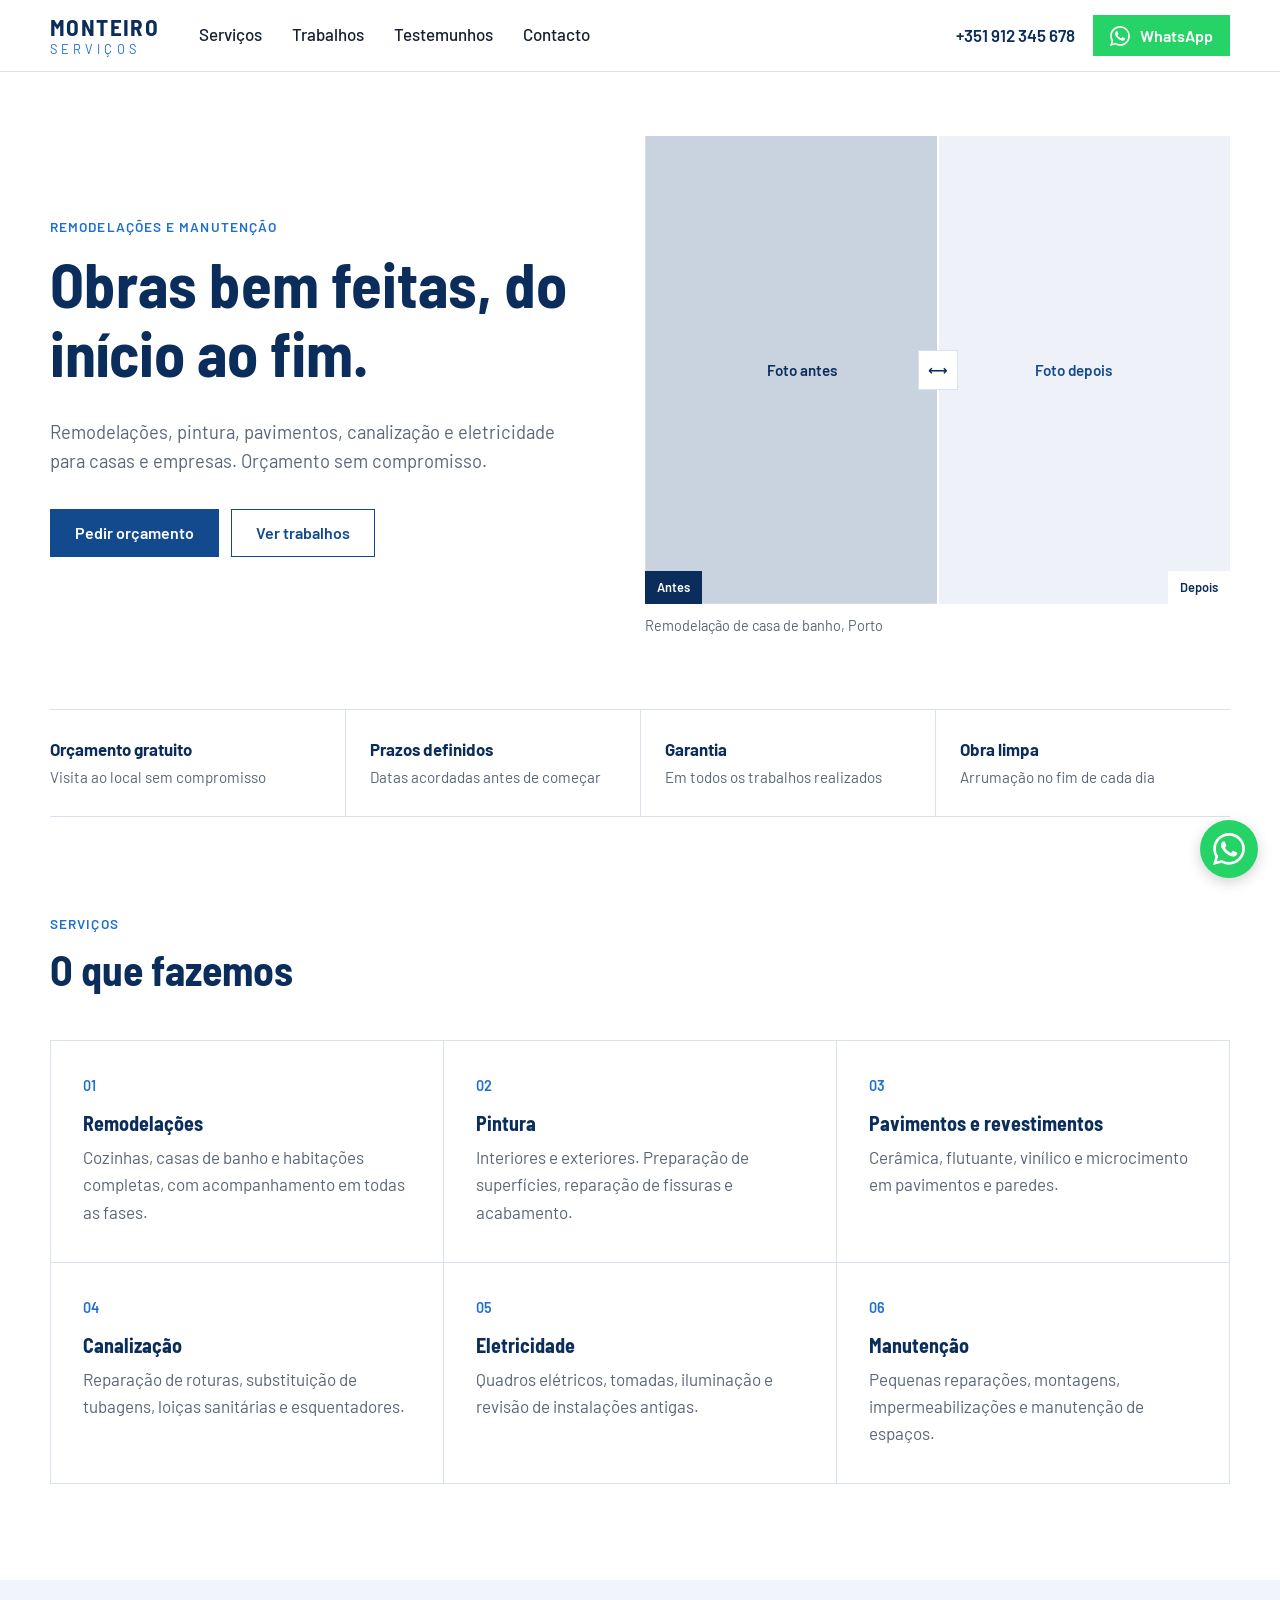
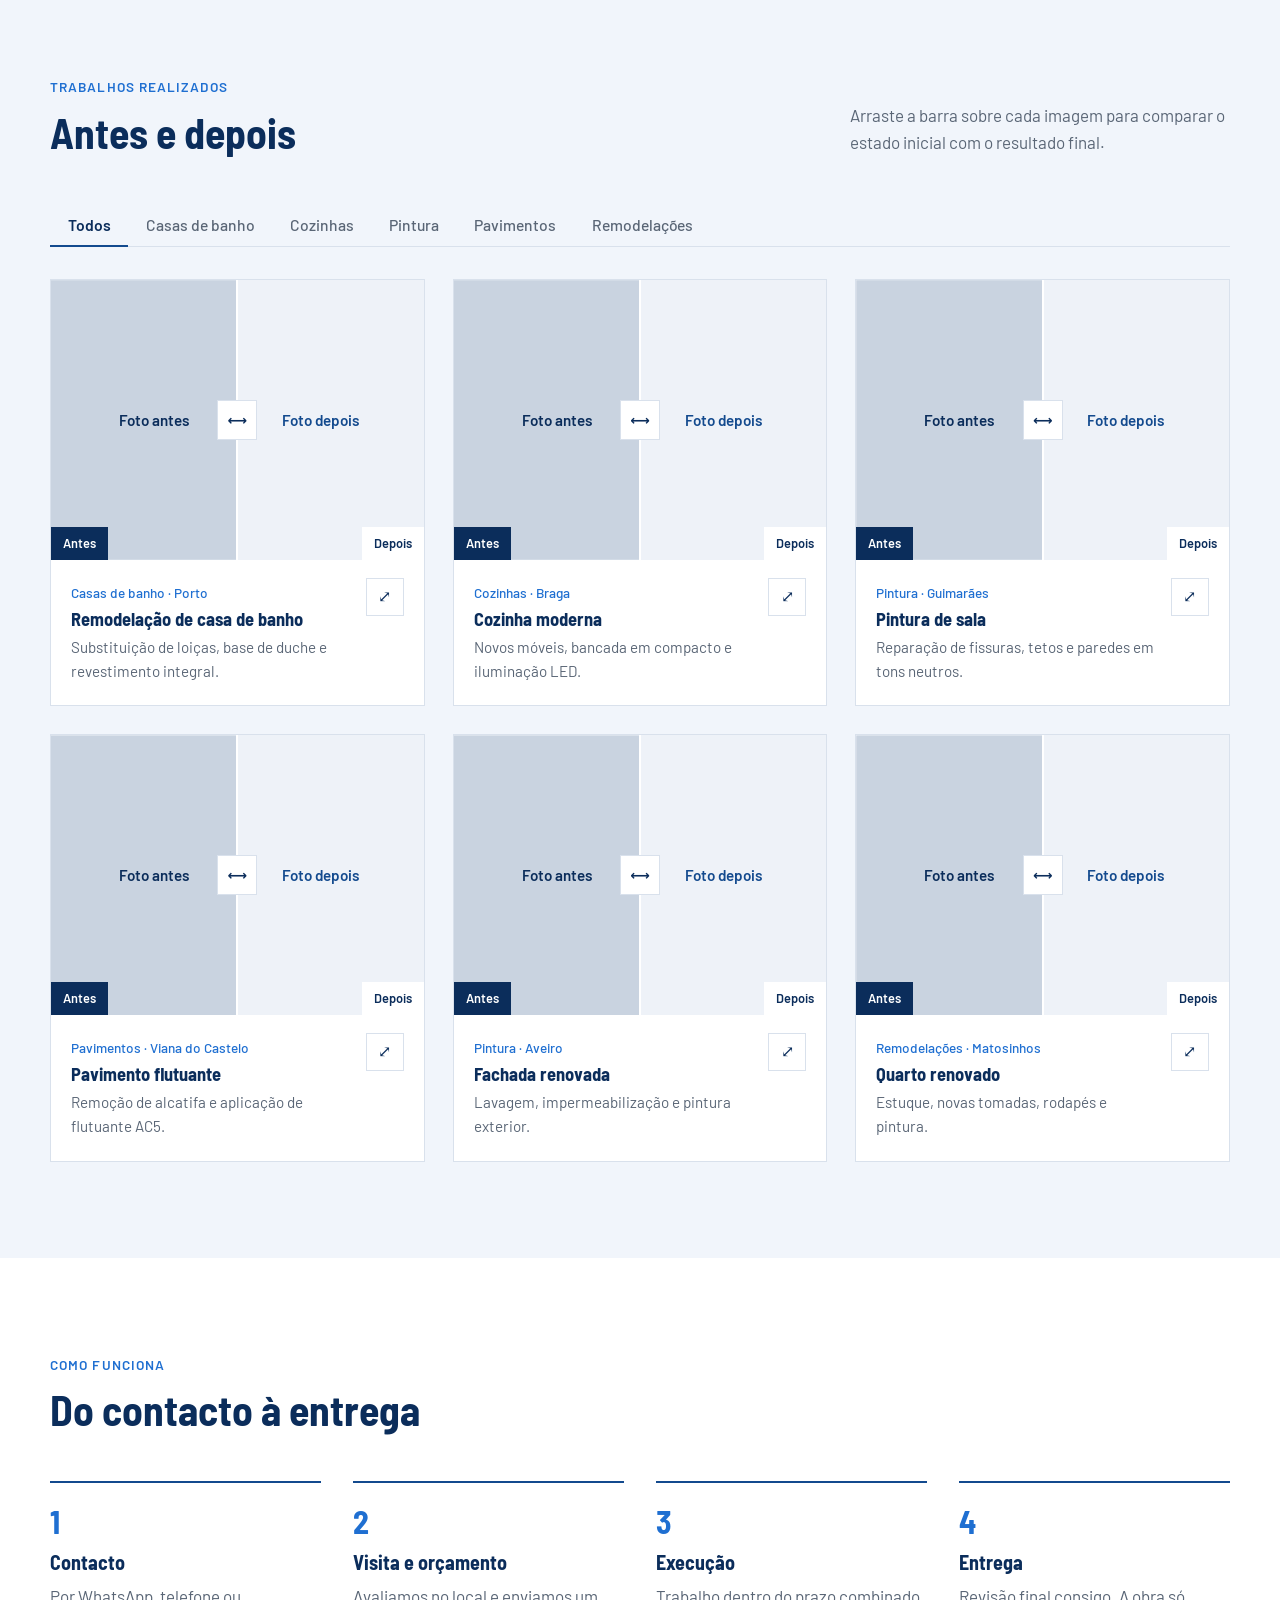
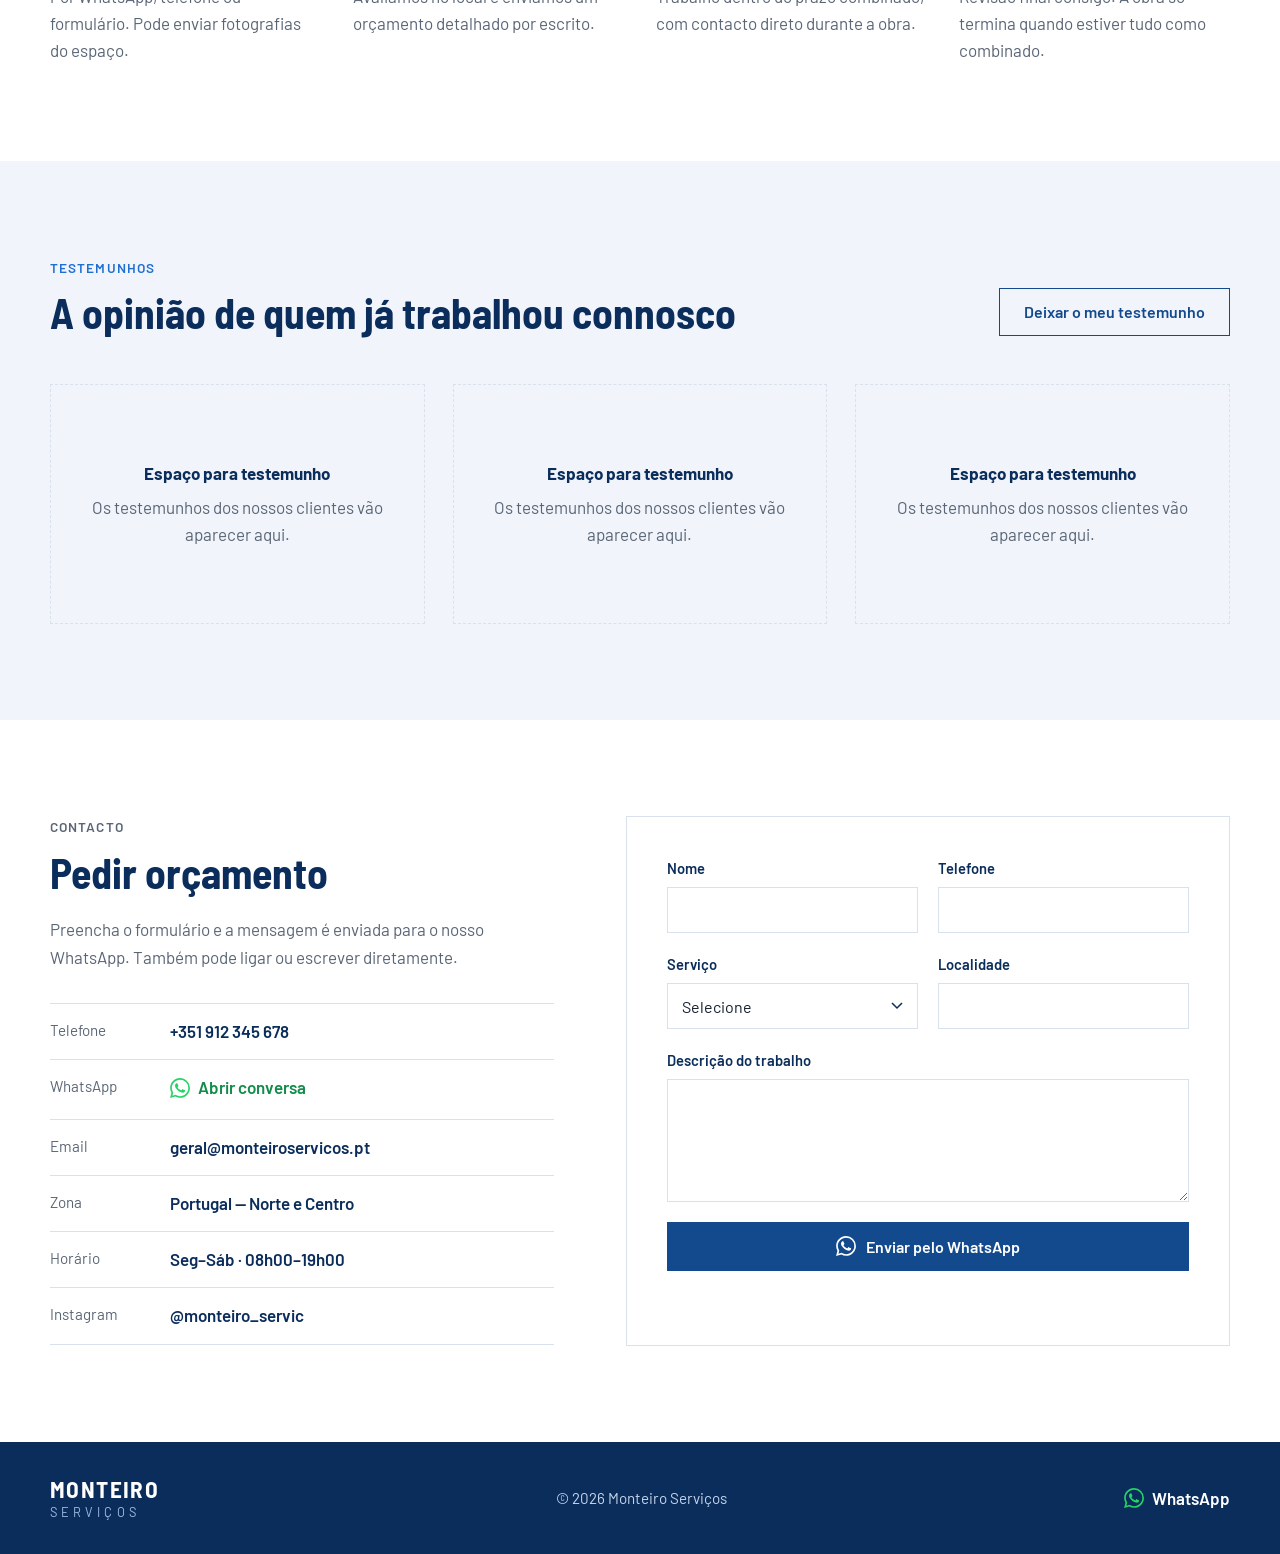
==== monteiro-servicos-V1.html @ a20026c9 "Versões V1 e V2 do site em ficheiros únicos para comparação Co-Authored-By: Claude Fable 5.2 <norepl" ====
<!doctype html>
<html lang="pt-PT">
<head>
  <meta charset="utf-8">
  <meta name="viewport" content="width=device-width, initial-scale=1">
  <title>V1 · Monteiro Serviços</title>
  <meta name="description" content="Monteiro Serviços: remodelações, pintura, pavimentos, canalização, eletricidade e manutenção. Veja trabalhos realizados e peça orçamento.">
  <meta property="og:title" content="Monteiro Serviços | Remodelações e Manutenção">
  <meta property="og:description" content="Trabalhos realizados, antes e depois. Peça orçamento sem compromisso.">
  <meta property="og:type" content="website">
  <meta name="theme-color" content="#0b2d5b">
  <link rel="preconnect" href="https://fonts.googleapis.com">
  <link rel="preconnect" href="https://fonts.gstatic.com" crossorigin>
  <link href="https://fonts.googleapis.com/css2?family=Barlow:wght@400;500;600;700&family=Barlow+Semi+Condensed:wght@600;700&display=swap" rel="stylesheet">
  <style>
/* Monteiro Serviços */
:root {
  --blue-900: #0b2d5b;
  --blue-700: #134a8e;
  --blue-500: #1f6fd1;
  --blue-50:  #f1f5fb;
  --ink: #14202f;
  --muted: #5a6676;
  --line: #d9e1ec;
  --white: #ffffff;
  --wa: #25d366;
  --header-h: 72px;
}

*, *::before, *::after { box-sizing: border-box; border-radius: 0; }
html { scroll-behavior: smooth; scroll-padding-top: var(--header-h); }
body {
  margin: 0; font-family: "Barlow", system-ui, sans-serif; font-size: 17px; line-height: 1.6;
  color: var(--ink); background: var(--white); -webkit-font-smoothing: antialiased;
}
body.no-scroll { overflow: hidden; }
img { max-width: 100%; display: block; }
a { color: inherit; text-decoration: none; }
h1, h2, h3 { font-family: "Barlow Semi Condensed", "Barlow", sans-serif; font-weight: 700; line-height: 1.1; margin: 0 0 .5em; color: var(--blue-900); }
h1 { font-size: clamp(2.4rem, 5vw, 3.9rem); }
h2 { font-size: clamp(1.9rem, 3.4vw, 2.6rem); }
h3 { font-size: 1.25rem; }
p { margin: 0 0 1em; }

.container { width: min(1180px, 100% - 32px); margin-inline: auto; }
.kicker { font-size: .85rem; font-weight: 600; letter-spacing: .08em; text-transform: uppercase; color: var(--blue-500); margin-bottom: .75rem; }
.lead { font-size: 1.15rem; color: var(--muted); max-width: 32em; }
.ico { width: 20px; height: 20px; fill: currentColor; flex: none; }

/* Botões */
.btn {
  display: inline-flex; align-items: center; justify-content: center; gap: .6rem;
  padding: .85rem 1.5rem; font: 600 1rem/1.2 "Barlow", sans-serif; border: 1.5px solid transparent;
  cursor: pointer; transition: background .2s, color .2s, border-color .2s;
}
.btn--primary { background: var(--blue-700); color: var(--white); }
.btn--primary:hover { background: var(--blue-900); }
.btn--line { border-color: var(--blue-700); color: var(--blue-700); background: transparent; }
.btn--line:hover { background: var(--blue-700); color: var(--white); }
.btn--wa { background: var(--wa); color: #fff; padding: .6rem 1rem; }
.btn--wa:hover { background: #1ebe5a; }
.btn--block { width: 100%; }

/* Cabeçalho */
.header {
  position: fixed; inset: 0 0 auto; z-index: 50; height: var(--header-h); background: var(--white);
  border-bottom: 1px solid var(--line); display: flex; align-items: center;
}
.header__inner { display: flex; align-items: center; gap: 40px; }
.logo { display: flex; flex-direction: column; line-height: 1; color: var(--blue-900); }
.logo__name { font: 700 1.45rem/1 "Barlow Semi Condensed", sans-serif; letter-spacing: .06em; }
.logo__sub { font-size: .8rem; letter-spacing: .32em; text-transform: uppercase; color: var(--blue-500); margin-top: 4px; }
.logo--light, .logo--light .logo__name { color: var(--white); }
.logo--light .logo__sub { color: #9fbbe3; }
.nav { display: flex; gap: 30px; font-weight: 500; margin-right: auto; }
.nav a { padding: 6px 0; border-bottom: 2px solid transparent; transition: border-color .2s, color .2s; }
.nav a:hover { color: var(--blue-700); border-color: var(--blue-700); }
.header__actions { display: flex; align-items: center; gap: 18px; }
.header__phone { font-weight: 600; color: var(--blue-900); }
.burger { display: none; width: 44px; height: 44px; background: none; border: 0; cursor: pointer; padding: 12px 10px; }
.burger span { display: block; height: 2px; background: var(--blue-900); margin: 6px 0; transition: transform .25s; }
.burger.is-open span:first-child { transform: translateY(4px) rotate(45deg); }
.burger.is-open span:last-child { transform: translateY(-4px) rotate(-45deg); }

/* Início */
.hero { padding: calc(var(--header-h) + 64px) 0 0; }
.hero__inner { display: grid; grid-template-columns: 1fr 1.1fr; gap: 64px; align-items: center; }
.hero__cta { display: flex; flex-wrap: wrap; gap: 12px; margin-top: 2rem; }
.hero__caption { font-size: .9rem; color: var(--muted); margin: 10px 0 0; }
.facts {
  list-style: none; padding: 0; margin: 72px 0 0; display: grid; grid-template-columns: repeat(4, 1fr);
  border-top: 1px solid var(--line); border-bottom: 1px solid var(--line);
}
.facts li { padding: 26px 24px; border-left: 1px solid var(--line); }
.facts li:first-child { border-left: 0; padding-left: 0; }
.facts strong { display: block; color: var(--blue-900); font-size: 1.05rem; }
.facts span { color: var(--muted); font-size: .95rem; }

/* Secções */
.section { padding: 96px 0; }
.section--tint { background: var(--blue-50); }
.section__head { margin-bottom: 48px; max-width: 720px; }
.section__head--split { max-width: none; display: flex; justify-content: space-between; align-items: flex-end; gap: 32px; }
.section__head--split > p { max-width: 380px; color: var(--muted); margin: 0; }
.section__head h2 { margin: 0; }

/* Serviços: grelha com linhas */
.services { display: grid; grid-template-columns: repeat(3, 1fr); border-top: 1px solid var(--line); border-left: 1px solid var(--line); }
.service { padding: 36px 32px; border-right: 1px solid var(--line); border-bottom: 1px solid var(--line); transition: background .2s; }
.service:hover { background: var(--blue-50); }
.service__n { display: block; font: 600 .9rem "Barlow", sans-serif; color: var(--blue-500); margin-bottom: 18px; }
.service p { color: var(--muted); margin: 0; }

/* Comparador antes/depois */
.ba {
  --pos: 50%; position: relative; aspect-ratio: 4 / 3; overflow: hidden; user-select: none;
  touch-action: pan-y; cursor: ew-resize; background: #dfe6ef;
}
.ba--hero { aspect-ratio: 5 / 4; }
.ba--lg { aspect-ratio: 16 / 10; width: min(1100px, 92vw); max-height: 74vh; }
.ba__img { position: absolute; inset: 0; }
.ba__img img { width: 100%; height: 100%; object-fit: cover; pointer-events: none; }
.ba__img--before { clip-path: inset(0 calc(100% - var(--pos)) 0 0); }
.ba__ph { display: none; }
.ba__img.is-missing img { display: none; }
.ba__img.is-missing .ba__ph {
  position: absolute; inset: 0; display: flex; flex-direction: column; align-items: center; justify-content: center; gap: 4px; text-align: center;
}
.ba__img--before.is-missing .ba__ph { background: #c9d3e0; color: var(--blue-900); padding: 20px 50% 20px 20px; }
.ba__img--after.is-missing .ba__ph { background: #eef2f8; color: var(--blue-700); padding: 20px 20px 20px 50%; }
.ba__ph span { font-weight: 600; font-size: .95rem; }
.ba__ph small { font-size: .75rem; opacity: .75; word-break: break-all; }
.ba__tag {
  position: absolute; bottom: 0; z-index: 3; padding: 6px 12px; font-size: .8rem; font-weight: 600;
  background: var(--blue-900); color: #fff; pointer-events: none;
}
.ba__tag--before { left: 0; }
.ba__tag--after { right: 0; background: var(--white); color: var(--blue-900); }
.ba__handle { position: absolute; top: 0; bottom: 0; left: var(--pos); width: 2px; margin-left: -1px; background: #fff; z-index: 4; outline: none; }
.ba__knob {
  position: absolute; top: 50%; left: 50%; transform: translate(-50%, -50%); width: 40px; height: 40px;
  background: var(--white); border: 1px solid var(--line); color: var(--blue-900);
  display: grid; place-items: center; font-size: .85rem; font-weight: 700;
}
.ba__handle:focus-visible .ba__knob { outline: 2px solid var(--blue-500); outline-offset: 2px; }

/* Filtros */
.filters { display: flex; flex-wrap: wrap; gap: 0; margin-bottom: 32px; border-bottom: 1px solid var(--line); }
.chip {
  font: 500 .98rem "Barlow", sans-serif; padding: .7rem 1.1rem; background: none; border: 0;
  border-bottom: 2px solid transparent; margin-bottom: -1px; color: var(--muted); cursor: pointer;
}
.chip:hover { color: var(--blue-900); }
.chip.is-active { color: var(--blue-900); border-bottom-color: var(--blue-700); font-weight: 600; }

/* Trabalhos */
.projects { display: grid; grid-template-columns: repeat(3, 1fr); gap: 28px; }
.project { background: var(--white); border: 1px solid var(--line); }
.project__body { display: flex; justify-content: space-between; align-items: flex-start; gap: 12px; padding: 18px 20px 22px; }
.project__cat { font-size: .85rem; color: var(--blue-500); font-weight: 500; }
.project h3 { margin: .25rem 0 .35rem; font-size: 1.15rem; }
.project p { color: var(--muted); font-size: .95rem; margin: 0; }
.project__open {
  flex: none; width: 38px; height: 38px; border: 1px solid var(--line); background: var(--white);
  color: var(--blue-900); font-size: 1rem; cursor: pointer; transition: all .2s;
}
.project__open:hover { background: var(--blue-700); color: #fff; border-color: var(--blue-700); }

/* Passos */
.steps { list-style: none; padding: 0; margin: 0; display: grid; grid-template-columns: repeat(4, 1fr); gap: 32px; }
.steps li { border-top: 2px solid var(--blue-700); padding-top: 22px; }
.steps span { font: 700 2rem/1 "Barlow Semi Condensed", sans-serif; color: var(--blue-500); display: block; margin-bottom: 14px; }
.steps p { color: var(--muted); margin: 0; }

/* Testemunhos */
.testimonials { display: grid; grid-template-columns: repeat(3, 1fr); gap: 28px; }
.testimonial { background: var(--white); border: 1px solid var(--line); padding: 32px; display: flex; flex-direction: column; }
.testimonial blockquote { margin: 0 0 28px; font-size: 1.05rem; color: var(--ink); flex: 1; }
.testimonial blockquote::before { content: "“"; display: block; font: 700 3rem/0.8 Georgia, serif; color: var(--blue-500); margin-bottom: 8px; }
.testimonial footer { display: flex; align-items: center; gap: 14px; border-top: 1px solid var(--line); padding-top: 18px; }
.testimonial__photo { width: 48px; height: 48px; object-fit: cover; flex: none; background: var(--blue-50); }
.testimonial__initial { width: 48px; height: 48px; flex: none; display: grid; place-items: center; background: var(--blue-900); color: #fff; font-weight: 600; }
.testimonial strong { display: block; color: var(--blue-900); }
.testimonial small { color: var(--muted); }
.testimonial--empty { border-style: dashed; align-items: center; justify-content: center; text-align: center; min-height: 240px; color: var(--muted); background: transparent; }
.testimonial--empty strong { color: var(--blue-900); margin-bottom: 6px; }

/* Contacto */
.contact { display: grid; grid-template-columns: 1fr 1.2fr; gap: 72px; align-items: start; }
.contact__info > p { color: var(--muted); }
.contact__list { margin: 32px 0 0; border-top: 1px solid var(--line); }
.contact__list div { display: grid; grid-template-columns: 120px 1fr; padding: 14px 0; border-bottom: 1px solid var(--line); }
.contact__list dt { color: var(--muted); font-size: .95rem; }
.contact__list dd { margin: 0; font-weight: 600; color: var(--blue-900); }
.contact__list a:hover { color: var(--blue-500); }
.wa-link { display: inline-flex; align-items: center; gap: 8px; color: #128c4a; }
.wa-link .ico { fill: var(--wa); }

.form { border: 1px solid var(--line); padding: 40px; background: var(--white); }
.form__row { display: grid; grid-template-columns: 1fr 1fr; gap: 20px; }
.form label { display: block; font-size: .92rem; font-weight: 600; color: var(--blue-900); margin-bottom: 20px; }
.form input, .form select, .form textarea {
  display: block; width: 100%; margin-top: 6px; padding: .8rem .9rem; font: 400 1rem "Barlow", sans-serif;
  color: var(--ink); background: var(--white); border: 1px solid var(--line); transition: border-color .2s;
  appearance: none; -webkit-appearance: none;
}
.form select { background: var(--white) url("data:image/svg+xml,%3Csvg xmlns='http://www.w3.org/2000/svg' width='12' height='8'%3E%3Cpath d='M1 1l5 5 5-5' fill='none' stroke='%230b2d5b' stroke-width='1.5'/%3E%3C/svg%3E") no-repeat right 14px center; }
.form textarea { resize: vertical; }
.form input:focus, .form select:focus, .form textarea:focus { outline: none; border-color: var(--blue-700); box-shadow: inset 0 0 0 1px var(--blue-700); }
.form .is-invalid { border-color: #c0392b; }
.form__note { margin: 14px 0 0; font-size: .92rem; min-height: 1.4em; }
.form__note.is-error { color: #c0392b; }
.form__note.is-ok { color: #1c7a43; }

/* Rodapé */
.footer { background: var(--blue-900); color: #c5d4ea; padding: 36px 0; }
.footer__inner { display: flex; align-items: center; justify-content: space-between; gap: 20px; flex-wrap: wrap; }
.footer p { margin: 0; font-size: .95rem; }
.footer__wa { display: inline-flex; align-items: center; gap: 8px; font-weight: 600; color: #fff; }
.footer__wa .ico { fill: var(--wa); }

/* WhatsApp flutuante */
.wa-fab {
  position: fixed; right: 22px; bottom: 22px; z-index: 40; width: 58px; height: 58px; border-radius: 50%;
  background: var(--wa); display: grid; place-items: center; box-shadow: 0 4px 14px rgba(0,0,0,.18); transition: transform .2s;
}
.wa-fab svg { width: 32px; height: 32px; fill: #fff; }
.wa-fab:hover { transform: scale(1.06); }

/* Lightbox */
.lightbox {
  position: fixed; inset: 0; z-index: 100; background: rgba(8, 22, 44, .95); display: flex; align-items: center; justify-content: center;
  gap: 16px; padding: 20px; opacity: 0; visibility: hidden; transition: opacity .25s, visibility .25s;
}
.lightbox.is-open { opacity: 1; visibility: visible; }
.lightbox__body { display: flex; flex-direction: column; align-items: center; }
.lightbox__caption { color: #fff; text-align: center; margin-top: 18px; max-width: 700px; }
.lightbox__caption strong { display: block; font-size: 1.2rem; }
.lightbox__caption span { color: #9fbbe3; font-size: .95rem; }
.lightbox__caption p { color: #c5d4ea; margin: .4rem 0 0; }
.lightbox__close, .lightbox__nav {
  background: transparent; color: #fff; border: 1px solid rgba(255,255,255,.35); cursor: pointer;
  width: 48px; height: 48px; font-size: 1.7rem; line-height: 1; display: grid; place-items: center; flex: none;
}
.lightbox__close:hover, .lightbox__nav:hover { background: #fff; color: var(--blue-900); }
.lightbox__close { position: absolute; top: 20px; right: 20px; }

/* Responsivo */
@media (max-width: 1024px) {
  .services, .projects, .testimonials { grid-template-columns: repeat(2, 1fr); }
  .header__phone { display: none; }
}
@media (max-width: 860px) {
  :root { --header-h: 64px; }
  .header__inner { gap: 16px; }
  .burger { display: block; }
  .nav {
    position: fixed; top: var(--header-h); left: 0; right: 0; bottom: 0; background: var(--white);
    flex-direction: column; gap: 0; padding: 12px 16px; font-size: 1.2rem; margin: 0;
    transform: translateX(100%); transition: transform .3s ease;
  }
  .nav a { padding: 18px 0; border-bottom: 1px solid var(--line); }
  .nav.is-open { transform: none; }
  .header__actions { margin-left: auto; }
  .hero { padding-top: calc(var(--header-h) + 36px); }
  .hero__inner, .contact { grid-template-columns: 1fr; gap: 40px; }
  .facts { grid-template-columns: 1fr 1fr; margin-top: 48px; }
  .facts li { padding: 20px 16px; }
  .facts li:nth-child(odd) { border-left: 0; padding-left: 0; }
  .facts li:nth-child(n+3) { border-top: 1px solid var(--line); }
  .steps { grid-template-columns: 1fr 1fr; }
  .section { padding: 72px 0; }
  .section__head--split { flex-direction: column; align-items: flex-start; }
  .lightbox__nav { position: absolute; bottom: 20px; }
  .lightbox__nav--prev { left: calc(50% - 58px); }
  .lightbox__nav--next { right: calc(50% - 58px); }
}
@media (max-width: 600px) {
  .services, .projects, .testimonials, .form__row, .steps { grid-template-columns: 1fr; }
  .form__row { gap: 0; }
  .form { padding: 24px 20px; }
  .btn--wa span { display: none; }
  .btn--wa { padding: .6rem; }
  .hero__cta .btn { flex: 1 1 auto; }
  .contact__list div { grid-template-columns: 100px 1fr; }
}
@media (prefers-reduced-motion: reduce) {
  *, *::before, *::after { transition: none !important; }
  html { scroll-behavior: auto; }
}
.project .ba__ph small, .ba--hero .ba__ph small { display: none; }

</style>
</head>
<body>

  <!-- Ícone WhatsApp reutilizável -->
  <svg width="0" height="0" style="position:absolute" aria-hidden="true">
    <symbol id="i-wa" viewBox="0 0 24 24"><path d="M17.472 14.382c-.297-.149-1.758-.867-2.03-.967-.273-.099-.471-.148-.67.15-.197.297-.767.966-.94 1.164-.173.199-.347.223-.644.075-.297-.15-1.255-.463-2.39-1.475-.883-.788-1.48-1.761-1.653-2.059-.173-.297-.018-.458.13-.606.134-.133.298-.347.446-.52.149-.174.198-.298.298-.497.099-.198.05-.371-.025-.52-.075-.149-.669-1.612-.916-2.207-.242-.579-.487-.5-.669-.51-.173-.008-.371-.01-.57-.01-.198 0-.52.074-.792.372-.272.297-1.04 1.016-1.04 2.479 0 1.462 1.065 2.875 1.213 3.074.149.198 2.096 3.2 5.077 4.487.709.306 1.262.489 1.694.625.712.227 1.36.195 1.871.118.571-.085 1.758-.719 2.006-1.413.248-.694.248-1.289.173-1.413-.074-.124-.272-.198-.57-.347m-5.421 7.403h-.004a9.87 9.87 0 0 1-5.031-1.378l-.361-.214-3.741.982.998-3.648-.235-.374a9.86 9.86 0 0 1-1.51-5.26c.001-5.45 4.436-9.884 9.888-9.884 2.64 0 5.122 1.03 6.988 2.898a9.825 9.825 0 0 1 2.893 6.994c-.003 5.45-4.437 9.884-9.885 9.884m8.413-18.297A11.815 11.815 0 0 0 12.05 0C5.495 0 .16 5.335.157 11.892c0 2.096.547 4.142 1.588 5.945L.057 24l6.305-1.654a11.882 11.882 0 0 0 5.683 1.448h.005c6.554 0 11.89-5.335 11.893-11.893a11.821 11.821 0 0 0-3.48-8.413Z"/></symbol>
  </svg>

  <header class="header" id="topo">
    <div class="container header__inner">
      <a href="#topo" class="logo" aria-label="Monteiro Serviços, início">
        <span class="logo__name">MONTEIRO</span>
        <span class="logo__sub">Serviços</span>
      </a>
      <nav class="nav" id="nav" aria-label="Navegação principal">
        <a href="#servicos">Serviços</a>
        <a href="#trabalhos">Trabalhos</a>
        <a href="#testemunhos">Testemunhos</a>
        <a href="#contacto">Contacto</a>
      </nav>
      <div class="header__actions">
        <a class="header__phone" data-phone href="#"></a>
        <a class="btn btn--wa" data-whatsapp href="#"><svg class="ico"><use href="#i-wa"/></svg><span>WhatsApp</span></a>
        <button class="burger" id="burger" aria-label="Abrir menu" aria-expanded="false" aria-controls="nav"><span></span><span></span></button>
      </div>
    </div>
  </header>

  <main>
    <!-- Início -->
    <section class="hero">
      <div class="container hero__inner">
        <div class="hero__text">
          <p class="kicker">Remodelações e manutenção</p>
          <h1>Obras bem feitas, do início ao fim.</h1>
          <p class="lead">Remodelações, pintura, pavimentos, canalização e eletricidade para casas e empresas. Orçamento sem compromisso.</p>
          <div class="hero__cta">
            <a href="#contacto" class="btn btn--primary">Pedir orçamento</a>
            <a href="#trabalhos" class="btn btn--line">Ver trabalhos</a>
          </div>
        </div>
        <div class="hero__visual">
          <div class="ba ba--hero" id="heroCompare"></div>
          <p class="hero__caption" id="heroCaption"></p>
        </div>
      </div>
      <div class="container">
        <ul class="facts">
          <li><strong>Orçamento gratuito</strong><span>Visita ao local sem compromisso</span></li>
          <li><strong>Prazos definidos</strong><span>Datas acordadas antes de começar</span></li>
          <li><strong>Garantia</strong><span>Em todos os trabalhos realizados</span></li>
          <li><strong>Obra limpa</strong><span>Arrumação no fim de cada dia</span></li>
        </ul>
      </div>
    </section>

    <!-- Serviços -->
    <section class="section" id="servicos">
      <div class="container">
        <header class="section__head">
          <p class="kicker">Serviços</p>
          <h2>O que fazemos</h2>
        </header>
        <div class="services">
          <article class="service"><span class="service__n">01</span><h3>Remodelações</h3><p>Cozinhas, casas de banho e habitações completas, com acompanhamento em todas as fases.</p></article>
          <article class="service"><span class="service__n">02</span><h3>Pintura</h3><p>Interiores e exteriores. Preparação de superfícies, reparação de fissuras e acabamento.</p></article>
          <article class="service"><span class="service__n">03</span><h3>Pavimentos e revestimentos</h3><p>Cerâmica, flutuante, vinílico e microcimento em pavimentos e paredes.</p></article>
          <article class="service"><span class="service__n">04</span><h3>Canalização</h3><p>Reparação de roturas, substituição de tubagens, loiças sanitárias e esquentadores.</p></article>
          <article class="service"><span class="service__n">05</span><h3>Eletricidade</h3><p>Quadros elétricos, tomadas, iluminação e revisão de instalações antigas.</p></article>
          <article class="service"><span class="service__n">06</span><h3>Manutenção</h3><p>Pequenas reparações, montagens, impermeabilizações e manutenção de espaços.</p></article>
        </div>
      </div>
    </section>

    <!-- Trabalhos: antes e depois -->
    <section class="section section--tint" id="trabalhos">
      <div class="container">
        <header class="section__head section__head--split">
          <div>
            <p class="kicker">Trabalhos realizados</p>
            <h2>Antes e depois</h2>
          </div>
          <p>Arraste a barra sobre cada imagem para comparar o estado inicial com o resultado final.</p>
        </header>
        <div class="filters" id="filters" role="tablist" aria-label="Filtrar trabalhos"></div>
        <div class="projects" id="projects"></div>
      </div>
    </section>

    <!-- Como funciona -->
    <section class="section" id="processo">
      <div class="container">
        <header class="section__head">
          <p class="kicker">Como funciona</p>
          <h2>Do contacto à entrega</h2>
        </header>
        <ol class="steps">
          <li><span>1</span><h3>Contacto</h3><p>Por WhatsApp, telefone ou formulário. Pode enviar fotografias do espaço.</p></li>
          <li><span>2</span><h3>Visita e orçamento</h3><p>Avaliamos no local e enviamos um orçamento detalhado por escrito.</p></li>
          <li><span>3</span><h3>Execução</h3><p>Trabalho dentro do prazo combinado, com contacto direto durante a obra.</p></li>
          <li><span>4</span><h3>Entrega</h3><p>Revisão final consigo. A obra só termina quando estiver tudo como combinado.</p></li>
        </ol>
      </div>
    </section>

    <!-- Testemunhos -->
    <section class="section section--tint" id="testemunhos">
      <div class="container">
        <header class="section__head section__head--split">
          <div>
            <p class="kicker">Testemunhos</p>
            <h2>A opinião de quem já trabalhou connosco</h2>
          </div>
          <a class="btn btn--line" data-whatsapp-review href="#">Deixar o meu testemunho</a>
        </header>
        <div class="testimonials" id="testimonials"></div>
      </div>
    </section>

    <!-- Contacto -->
    <section class="section" id="contacto">
      <div class="container contact">
        <div class="contact__info">
          <p class="kicker">Contacto</p>
          <h2>Pedir orçamento</h2>
          <p>Preencha o formulário e a mensagem é enviada para o nosso WhatsApp. Também pode ligar ou escrever diretamente.</p>
          <dl class="contact__list">
            <div><dt>Telefone</dt><dd><a data-phone href="#"></a></dd></div>
            <div><dt>WhatsApp</dt><dd><a data-whatsapp href="#" class="wa-link"><svg class="ico"><use href="#i-wa"/></svg>Abrir conversa</a></dd></div>
            <div><dt>Email</dt><dd><a data-email href="#"></a></dd></div>
            <div><dt>Zona</dt><dd data-area></dd></div>
            <div><dt>Horário</dt><dd data-hours></dd></div>
            <div><dt>Instagram</dt><dd><a data-instagram href="#" target="_blank" rel="noopener" data-instagram-handle></a></dd></div>
          </dl>
        </div>
        <form class="form" id="quoteForm" novalidate>
          <div class="form__row">
            <label>Nome<input name="nome" required autocomplete="name"></label>
            <label>Telefone<input name="telefone" required type="tel" autocomplete="tel"></label>
          </div>
          <div class="form__row">
            <label>Serviço
              <select name="servico" required>
                <option value="">Selecione</option>
                <option>Remodelação</option>
                <option>Cozinha</option>
                <option>Casa de banho</option>
                <option>Pintura</option>
                <option>Pavimentos / revestimentos</option>
                <option>Canalização</option>
                <option>Eletricidade</option>
                <option>Manutenção / reparação</option>
                <option>Outro</option>
              </select>
            </label>
            <label>Localidade<input name="local"></label>
          </div>
          <label>Descrição do trabalho<textarea name="mensagem" rows="5" required></textarea></label>
          <button class="btn btn--primary btn--block" type="submit"><svg class="ico"><use href="#i-wa"/></svg>Enviar pelo WhatsApp</button>
          <p class="form__note" id="formNote" role="status"></p>
        </form>
      </div>
    </section>
  </main>

  <footer class="footer">
    <div class="container footer__inner">
      <div class="logo logo--light"><span class="logo__name">MONTEIRO</span><span class="logo__sub">Serviços</span></div>
      <p>© <span id="year"></span> Monteiro Serviços</p>
      <a data-whatsapp href="#" class="footer__wa"><svg class="ico"><use href="#i-wa"/></svg>WhatsApp</a>
    </div>
  </footer>

  <!-- WhatsApp: acesso direto ao chat -->
  <a class="wa-fab" data-whatsapp href="#" aria-label="Abrir conversa no WhatsApp">
    <svg><use href="#i-wa"/></svg>
  </a>

  <div class="lightbox" id="lightbox" aria-hidden="true" role="dialog" aria-modal="true" aria-label="Trabalho em detalhe">
    <button class="lightbox__close" id="lightboxClose" aria-label="Fechar">×</button>
    <button class="lightbox__nav lightbox__nav--prev" id="lightboxPrev" aria-label="Anterior">‹</button>
    <div class="lightbox__body">
      <div class="ba ba--lg" id="lightboxCompare"></div>
      <div class="lightbox__caption" id="lightboxCaption"></div>
    </div>
    <button class="lightbox__nav lightbox__nav--next" id="lightboxNext" aria-label="Seguinte">›</button>
  </div>

  <script>
/* =====================================================================
   CONFIGURAÇÃO DO SITE — edite apenas este ficheiro para atualizar
   contactos, trabalhos (antes/depois) e opiniões de clientes.
   ===================================================================== */

window.SITE = {
  // ---- Contactos -----------------------------------------------------
  whatsapp: "351912345678",          // só números, com indicativo (351…); abre o chat diretamente
  mensagemWhatsapp: "Olá, gostaria de pedir um orçamento.",
  telefone: "+351 912 345 678",
  email: "geral@monteiroservicos.pt",
  zona: "Portugal — Norte e Centro",
  horario: "Seg–Sáb · 08h00–19h00",
  instagram: "monteiro_servic",

  // ---- Trabalhos: Antes & Depois --------------------------------------
  // Coloque as fotos em img/projetos/ e indique os nomes abaixo.
  // Use fotos tiradas do MESMO ângulo para o comparador ficar perfeito.
  // Categorias disponíveis: definidas automaticamente a partir daqui.
  projetos: [
    {
      titulo: "Remodelação de casa de banho",
      categoria: "Casas de banho",
      local: "Porto",
      antes: "img/projetos/wc-antes.jpg",
      depois: "img/projetos/wc-depois.jpg",
      descricao: "Substituição de loiças, base de duche e revestimento integral."
    },
    {
      titulo: "Cozinha moderna",
      categoria: "Cozinhas",
      local: "Braga",
      antes: "img/projetos/cozinha-antes.jpg",
      depois: "img/projetos/cozinha-depois.jpg",
      descricao: "Novos móveis, bancada em compacto e iluminação LED."
    },
    {
      titulo: "Pintura de sala",
      categoria: "Pintura",
      local: "Guimarães",
      antes: "img/projetos/sala-antes.jpg",
      depois: "img/projetos/sala-depois.jpg",
      descricao: "Reparação de fissuras, tetos e paredes em tons neutros."
    },
    {
      titulo: "Pavimento flutuante",
      categoria: "Pavimentos",
      local: "Viana do Castelo",
      antes: "img/projetos/chao-antes.jpg",
      depois: "img/projetos/chao-depois.jpg",
      descricao: "Remoção de alcatifa e aplicação de flutuante AC5."
    },
    {
      titulo: "Fachada renovada",
      categoria: "Pintura",
      local: "Aveiro",
      antes: "img/projetos/fachada-antes.jpg",
      depois: "img/projetos/fachada-depois.jpg",
      descricao: "Lavagem, impermeabilização e pintura exterior."
    },
    {
      titulo: "Quarto renovado",
      categoria: "Remodelações",
      local: "Matosinhos",
      antes: "img/projetos/quarto-antes.jpg",
      depois: "img/projetos/quarto-depois.jpg",
      descricao: "Estuque, novas tomadas, rodapés e pintura."
    }
  ],

  // ---- Testemunhos reais de clientes ---------------------------------
  // Adicione aqui os testemunhos à medida que os clientes os enviarem.
  // "foto" é opcional (coloque-a em img/clientes/). Sem foto aparece a inicial.
  // Enquanto a lista estiver vazia, o site mostra espaços reservados.
  //
  // Exemplo:
  // { nome: "Ana Ribeiro", local: "Porto", servico: "Casa de banho",
  //   texto: "Escreva aqui o testemunho exatamente como o cliente o enviou.",
  //   foto: "img/clientes/ana.jpg" },
  testemunhos: [
  ],

  // Número de espaços reservados a mostrar enquanto não houver testemunhos
  espacosTestemunhos: 3
};

</script>
  <script>
(() => {
  "use strict";
  const S = window.SITE || {};
  const $ = (s, el = document) => el.querySelector(s);
  const $$ = (s, el = document) => [...el.querySelectorAll(s)];
  const esc = (t = "") => String(t).replace(/[&<>"']/g, c => ({ "&": "&amp;", "<": "&lt;", ">": "&gt;", '"': "&quot;", "'": "&#39;" }[c]));

  /* ---------- Contactos ---------- */
  const waLink = (msg = S.mensagemWhatsapp || "Olá, gostaria de pedir um orçamento.") =>
    `https://wa.me/${S.whatsapp}?text=${encodeURIComponent(msg)}`;

  $$("[data-whatsapp]").forEach(a => { a.href = waLink(); a.target = "_blank"; a.rel = "noopener"; });
  $$("[data-whatsapp-review]").forEach(a => { a.href = waLink("Olá, gostaria de deixar o meu testemunho sobre o trabalho realizado:"); a.target = "_blank"; a.rel = "noopener"; });
  $$("[data-phone]").forEach(a => { a.textContent = S.telefone; a.href = "tel:" + (S.telefone || "").replace(/\s/g, ""); });
  $$("[data-email]").forEach(a => { a.textContent = S.email; a.href = "mailto:" + S.email; });
  $$("[data-area]").forEach(el => el.textContent = S.zona);
  $$("[data-hours]").forEach(el => el.textContent = S.horario);
  $$("[data-instagram]").forEach(a => a.href = "https://www.instagram.com/" + S.instagram);
  $$("[data-instagram-handle]").forEach(el => el.textContent = "@" + S.instagram);
  $("#year").textContent = new Date().getFullYear();

  /* ---------- Cabeçalho / menu ---------- */
  const burger = $("#burger"), nav = $("#nav");
  const toggleNav = open => {
    nav.classList.toggle("is-open", open);
    burger.classList.toggle("is-open", open);
    burger.setAttribute("aria-expanded", open);
    document.body.classList.toggle("no-scroll", open);
  };
  burger.addEventListener("click", () => toggleNav(!nav.classList.contains("is-open")));
  $$("a", nav).forEach(a => a.addEventListener("click", () => toggleNav(false)));

  /* ---------- Comparador Antes/Depois ---------- */
  function buildCompare(container, p, { interactive = true } = {}) {
    container.innerHTML = `
      <div class="ba__img ba__img--after">
        <img src="${esc(p.depois)}" alt="${esc(p.titulo)} — depois" loading="lazy" draggable="false">
        <div class="ba__ph"><span>Foto depois</span><small>${esc(p.depois)}</small></div>
      </div>
      <div class="ba__img ba__img--before">
        <img src="${esc(p.antes)}" alt="${esc(p.titulo)} — antes" loading="lazy" draggable="false">
        <div class="ba__ph"><span>Foto antes</span><small>${esc(p.antes)}</small></div>
      </div>
      <span class="ba__tag ba__tag--before">Antes</span>
      <span class="ba__tag ba__tag--after">Depois</span>
      <div class="ba__handle" role="slider" tabindex="0" aria-label="Comparar antes e depois" aria-valuemin="0" aria-valuemax="100" aria-valuenow="50">
        <span class="ba__knob">⟷</span>
      </div>`;
    $$("img", container).forEach(img => {
      const mark = () => img.parentElement.classList.add("is-missing");
      img.addEventListener("error", mark);
      if (img.complete && !img.naturalWidth) mark();
    });

    const handle = $(".ba__handle", container);
    const set = pct => {
      pct = Math.max(0, Math.min(100, pct));
      container.style.setProperty("--pos", pct + "%");
      handle.setAttribute("aria-valuenow", Math.round(pct));
    };
    set(50);
    if (!interactive) return set;

    let dragging = false;
    const fromEvent = e => {
      const r = container.getBoundingClientRect();
      set(((e.clientX - r.left) / r.width) * 100);
    };
    container.addEventListener("pointerdown", e => {
      dragging = true; container.setPointerCapture(e.pointerId); fromEvent(e);
      container.classList.add("is-dragging");
      e.stopPropagation();
    });
    container.addEventListener("pointermove", e => dragging && fromEvent(e));
    const stop = () => { dragging = false; container.classList.remove("is-dragging"); };
    container.addEventListener("pointerup", stop);
    container.addEventListener("pointercancel", stop);
    handle.addEventListener("keydown", e => {
      const cur = parseFloat(handle.getAttribute("aria-valuenow"));
      if (e.key === "ArrowLeft") { set(cur - 5); e.preventDefault(); }
      if (e.key === "ArrowRight") { set(cur + 5); e.preventDefault(); }
    });
    return set;
  }

  const projetos = S.projetos || [];

  /* Início: primeiro trabalho em destaque */
  const hero = $("#heroCompare");
  if (hero && projetos[0]) {
    buildCompare(hero, projetos[0]);
    $("#heroCaption").textContent = projetos[0].titulo + (projetos[0].local ? ", " + projetos[0].local : "");
  }

  /* ---------- Portefólio + filtros ---------- */
  const grid = $("#projects"), filters = $("#filters");
  const cats = ["Todos", ...new Set(projetos.map(p => p.categoria).filter(Boolean))];
  filters.innerHTML = cats.map((c, i) =>
    `<button class="chip${i === 0 ? " is-active" : ""}" role="tab" aria-selected="${i === 0}" data-cat="${esc(c)}">${esc(c)}</button>`).join("");

  let visible = projetos.map((_, i) => i);

  function renderProjects(cat = "Todos") {
    visible = projetos.map((p, i) => ({ p, i })).filter(({ p }) => cat === "Todos" || p.categoria === cat).map(x => x.i);
    grid.innerHTML = "";
    visible.forEach((idx, n) => {
      const p = projetos[idx];
      const card = document.createElement("article");
      card.className = "project";
      card.innerHTML = `
        <div class="ba"></div>
        <div class="project__body">
          <div>
            <span class="project__cat">${esc(p.categoria)}${p.local ? " · " + esc(p.local) : ""}</span>
            <h3>${esc(p.titulo)}</h3>
            ${p.descricao ? `<p>${esc(p.descricao)}</p>` : ""}
          </div>
          <button class="project__open" aria-label="Ver em ecrã inteiro: ${esc(p.titulo)}">⤢</button>
        </div>`;
      buildCompare($(".ba", card), p);
      $(".project__open", card).addEventListener("click", () => openLightbox(n));
      grid.appendChild(card);
    });
  }
  filters.addEventListener("click", e => {
    const b = e.target.closest(".chip"); if (!b) return;
    $$(".chip", filters).forEach(c => { c.classList.toggle("is-active", c === b); c.setAttribute("aria-selected", c === b); });
    renderProjects(b.dataset.cat);
  });
  renderProjects();

  /* ---------- Lightbox ---------- */
  const lb = $("#lightbox"), lbCompare = $("#lightboxCompare"), lbCap = $("#lightboxCaption");
  let lbPos = 0, lastFocus = null;
  function showLb(n) {
    lbPos = (n + visible.length) % visible.length;
    const p = projetos[visible[lbPos]];
    buildCompare(lbCompare, p);
    lbCap.innerHTML = `<strong>${esc(p.titulo)}</strong><span>${esc(p.categoria)}${p.local ? " · " + esc(p.local) : ""}</span>${p.descricao ? `<p>${esc(p.descricao)}</p>` : ""}`;
  }
  function openLightbox(n) {
    lastFocus = document.activeElement;
    showLb(n);
    lb.classList.add("is-open"); lb.setAttribute("aria-hidden", "false");
    document.body.classList.add("no-scroll");
    $("#lightboxClose").focus();
  }
  function closeLightbox() {
    lb.classList.remove("is-open"); lb.setAttribute("aria-hidden", "true");
    document.body.classList.remove("no-scroll");
    lastFocus?.focus();
  }
  $("#lightboxClose").addEventListener("click", closeLightbox);
  $("#lightboxPrev").addEventListener("click", () => showLb(lbPos - 1));
  $("#lightboxNext").addEventListener("click", () => showLb(lbPos + 1));
  lb.addEventListener("click", e => { if (e.target === lb) closeLightbox(); });
  addEventListener("keydown", e => {
    if (!lb.classList.contains("is-open")) return;
    if (e.key === "Escape") closeLightbox();
    if (e.key === "PageUp") showLb(lbPos - 1);
    if (e.key === "PageDown") showLb(lbPos + 1);
  });

  /* ---------- Testemunhos ---------- */
  const tWrap = $("#testimonials");
  const tList = (S.testemunhos || []).filter(t => t && t.texto);
  if (tList.length) {
    tWrap.innerHTML = tList.map(t => `
      <figure class="testimonial">
        <blockquote>${esc(t.texto)}</blockquote>
        <footer>
          ${t.foto ? `<img class="testimonial__photo" src="${esc(t.foto)}" alt="${esc(t.nome)}" loading="lazy">` : `<span class="testimonial__initial">${esc((t.nome || "?").charAt(0))}</span>`}
          <span><strong>${esc(t.nome)}</strong><small>${[t.servico, t.local].filter(Boolean).map(esc).join(" · ")}</small></span>
        </footer>
      </figure>`).join("");
  } else {
    tWrap.innerHTML = Array.from({ length: S.espacosTestemunhos || 3 }, () => `
      <div class="testimonial testimonial--empty">
        <strong>Espaço para testemunho</strong>
        <span>Os testemunhos dos nossos clientes vão aparecer aqui.</span>
      </div>`).join("");
  }

  /* ---------- Formulário -> WhatsApp ---------- */
  const form = $("#quoteForm"), note = $("#formNote");
  form.addEventListener("submit", e => {
    e.preventDefault();
    const bad = $$("[required]", form).filter(f => !f.value.trim());
    $$("[required]", form).forEach(f => f.classList.toggle("is-invalid", bad.includes(f)));
    if (bad.length) { note.textContent = "Por favor preencha os campos assinalados."; note.className = "form__note is-error"; bad[0].focus(); return; }
    const d = Object.fromEntries(new FormData(form));
    const msg = `Olá, gostaria de pedir um orçamento.\n\n• Nome: ${d.nome}\n• Telefone: ${d.telefone}\n• Serviço: ${d.servico}${d.local ? `\n• Localidade: ${d.local}` : ""}\n\n${d.mensagem}`;
    window.open(waLink(msg), "_blank", "noopener");
    note.textContent = "A abrir o WhatsApp com o seu pedido.";
    note.className = "form__note is-ok";
    form.reset();
  });

})();

</script>
</body>
</html>
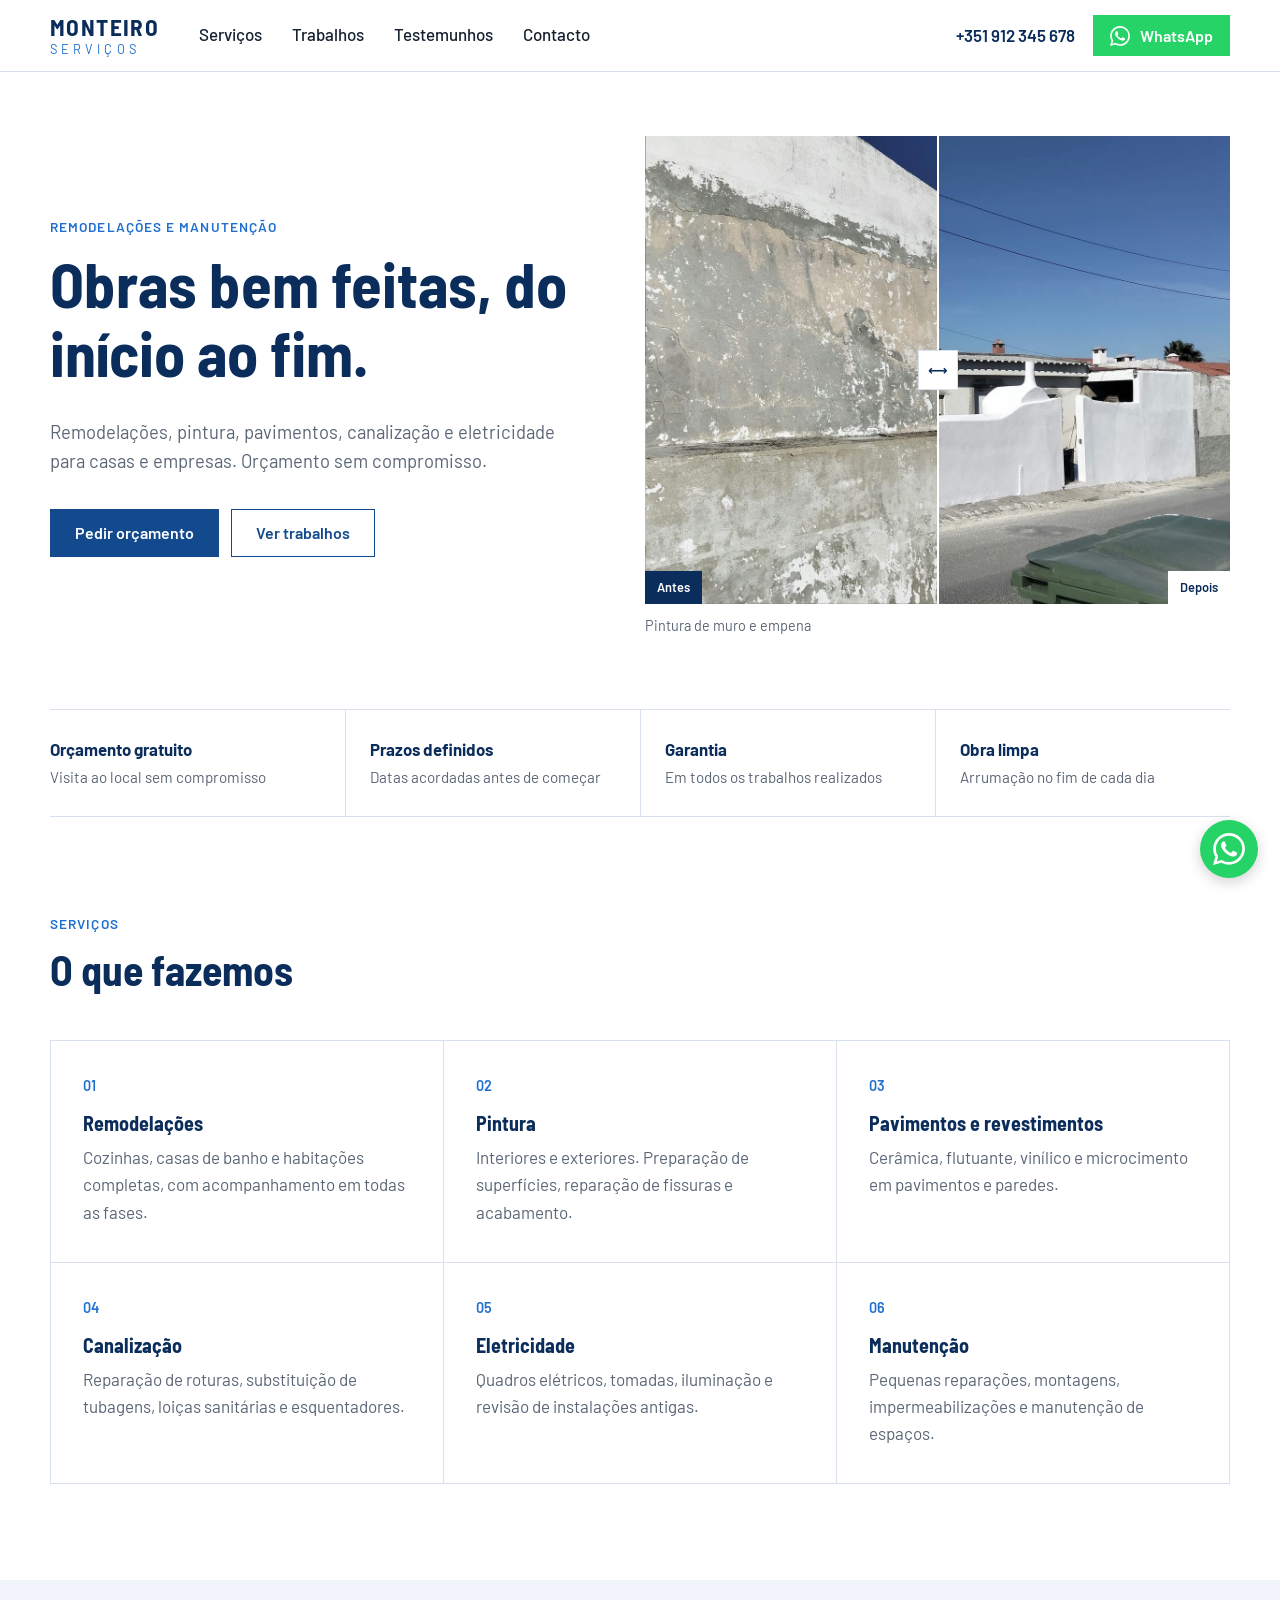
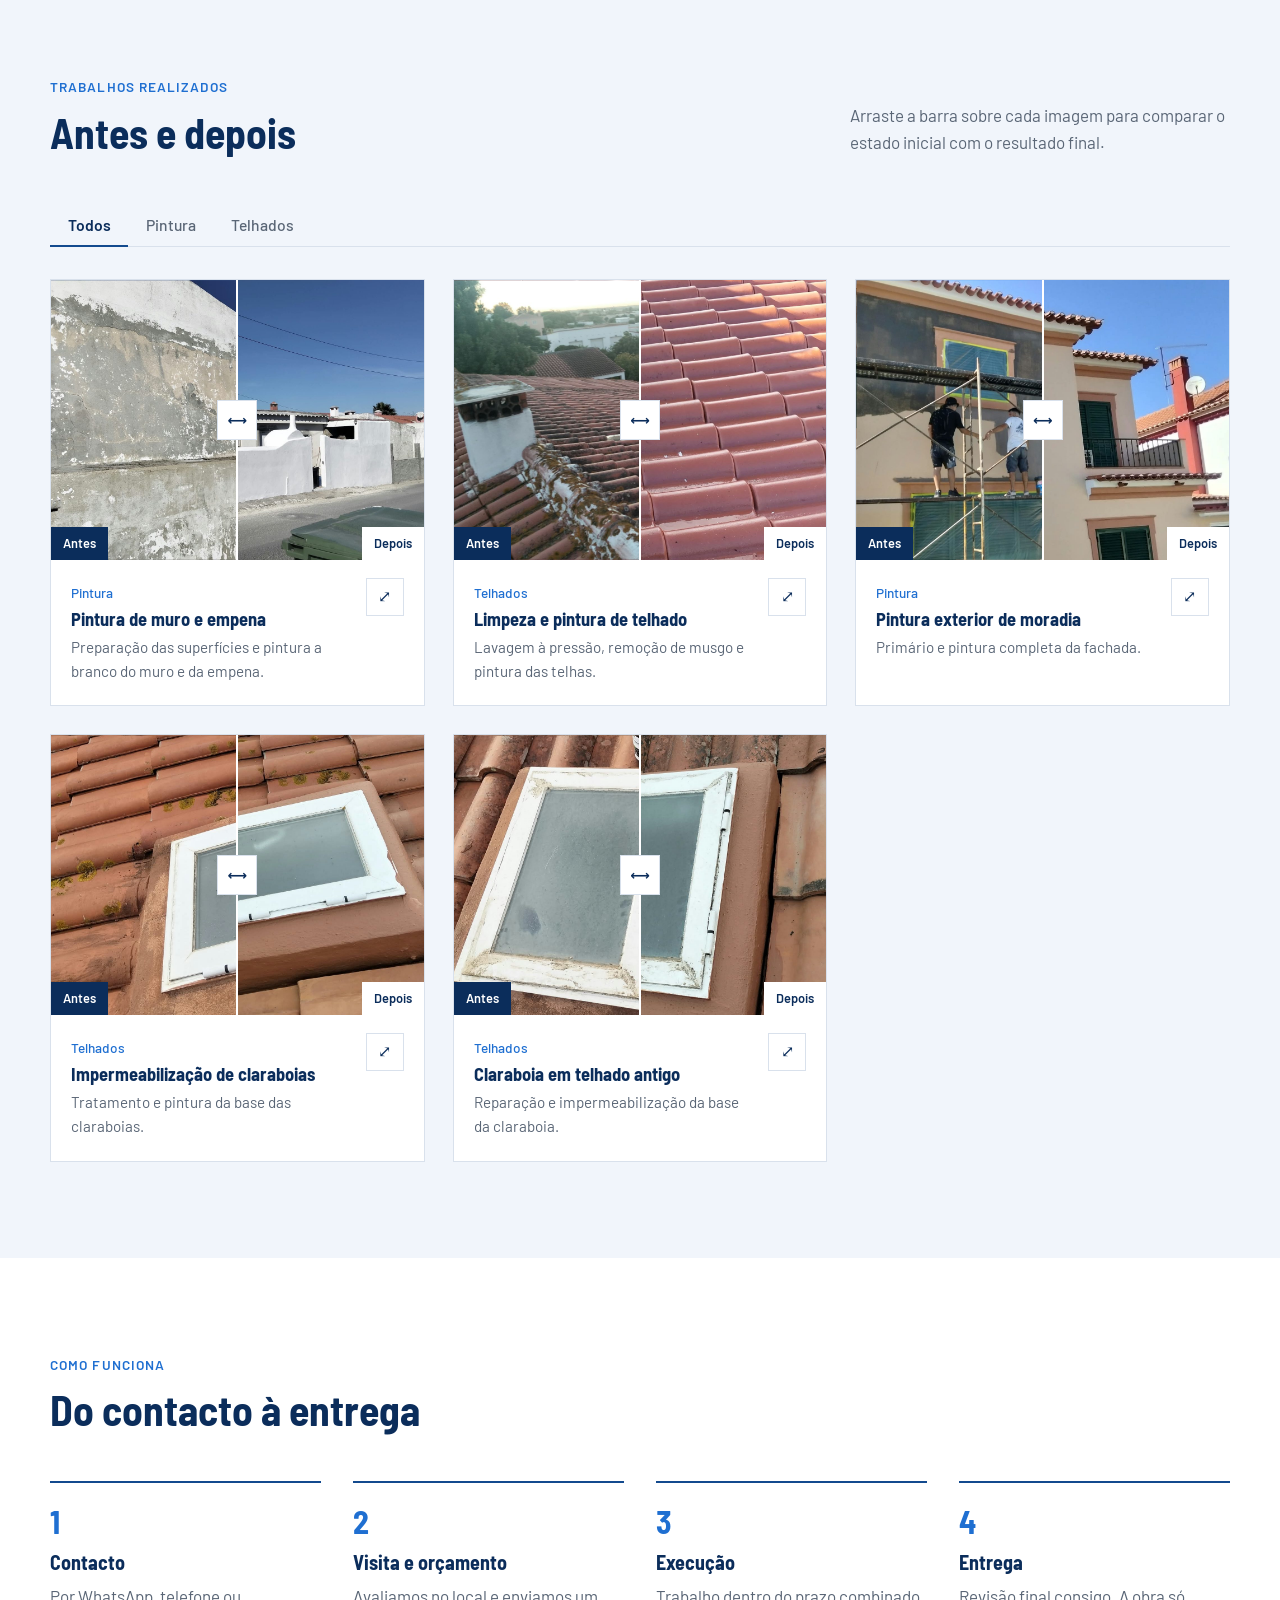
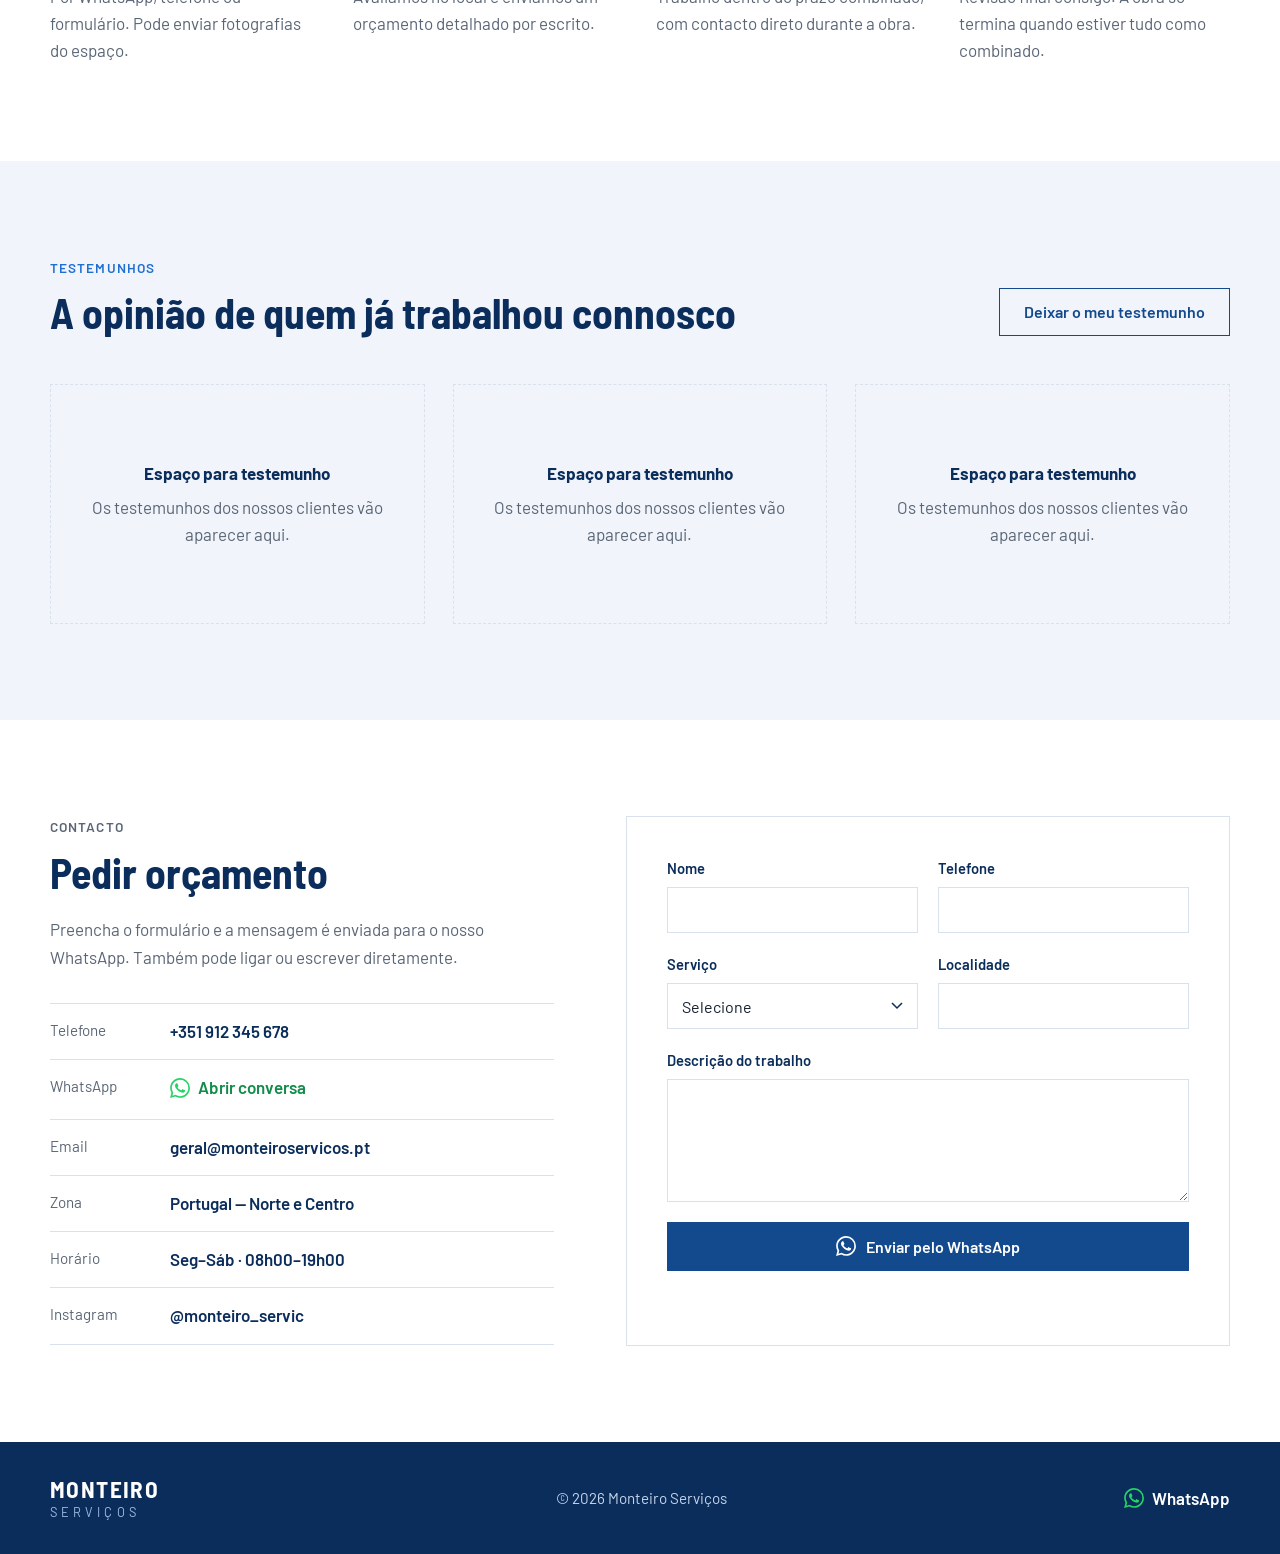
==== commit 5682ab64: "Colocar fotos reais de obras nas três versões e adicionar script de geração Co-Authored-By: Claude F" ====
--- a/monteiro-servicos-V1.html
+++ b/monteiro-servicos-V1.html
@@ -495,58 +495,48 @@
   horario: "Seg–Sáb · 08h00–19h00",
   instagram: "monteiro_servic",
 
+  // De quantos em quantos segundos muda o trabalho em destaque no topo
+  rotacaoSegundos: 30,
+
   // ---- Trabalhos: Antes & Depois --------------------------------------
-  // Coloque as fotos em img/projetos/ e indique os nomes abaixo.
+  // As fotos originais estão em img/projetos/; as versões recortadas para o site em img/projetos/web/.
   // Use fotos tiradas do MESMO ângulo para o comparador ficar perfeito.
   // Categorias disponíveis: definidas automaticamente a partir daqui.
   projetos: [
     {
-      titulo: "Remodelação de casa de banho",
-      categoria: "Casas de banho",
-      local: "Porto",
-      antes: "img/projetos/wc-antes.jpg",
-      depois: "img/projetos/wc-depois.jpg",
-      descricao: "Substituição de loiças, base de duche e revestimento integral."
+      titulo: "Pintura de muro e empena",
+      categoria: "Pintura",
+      antes: "[data-uri]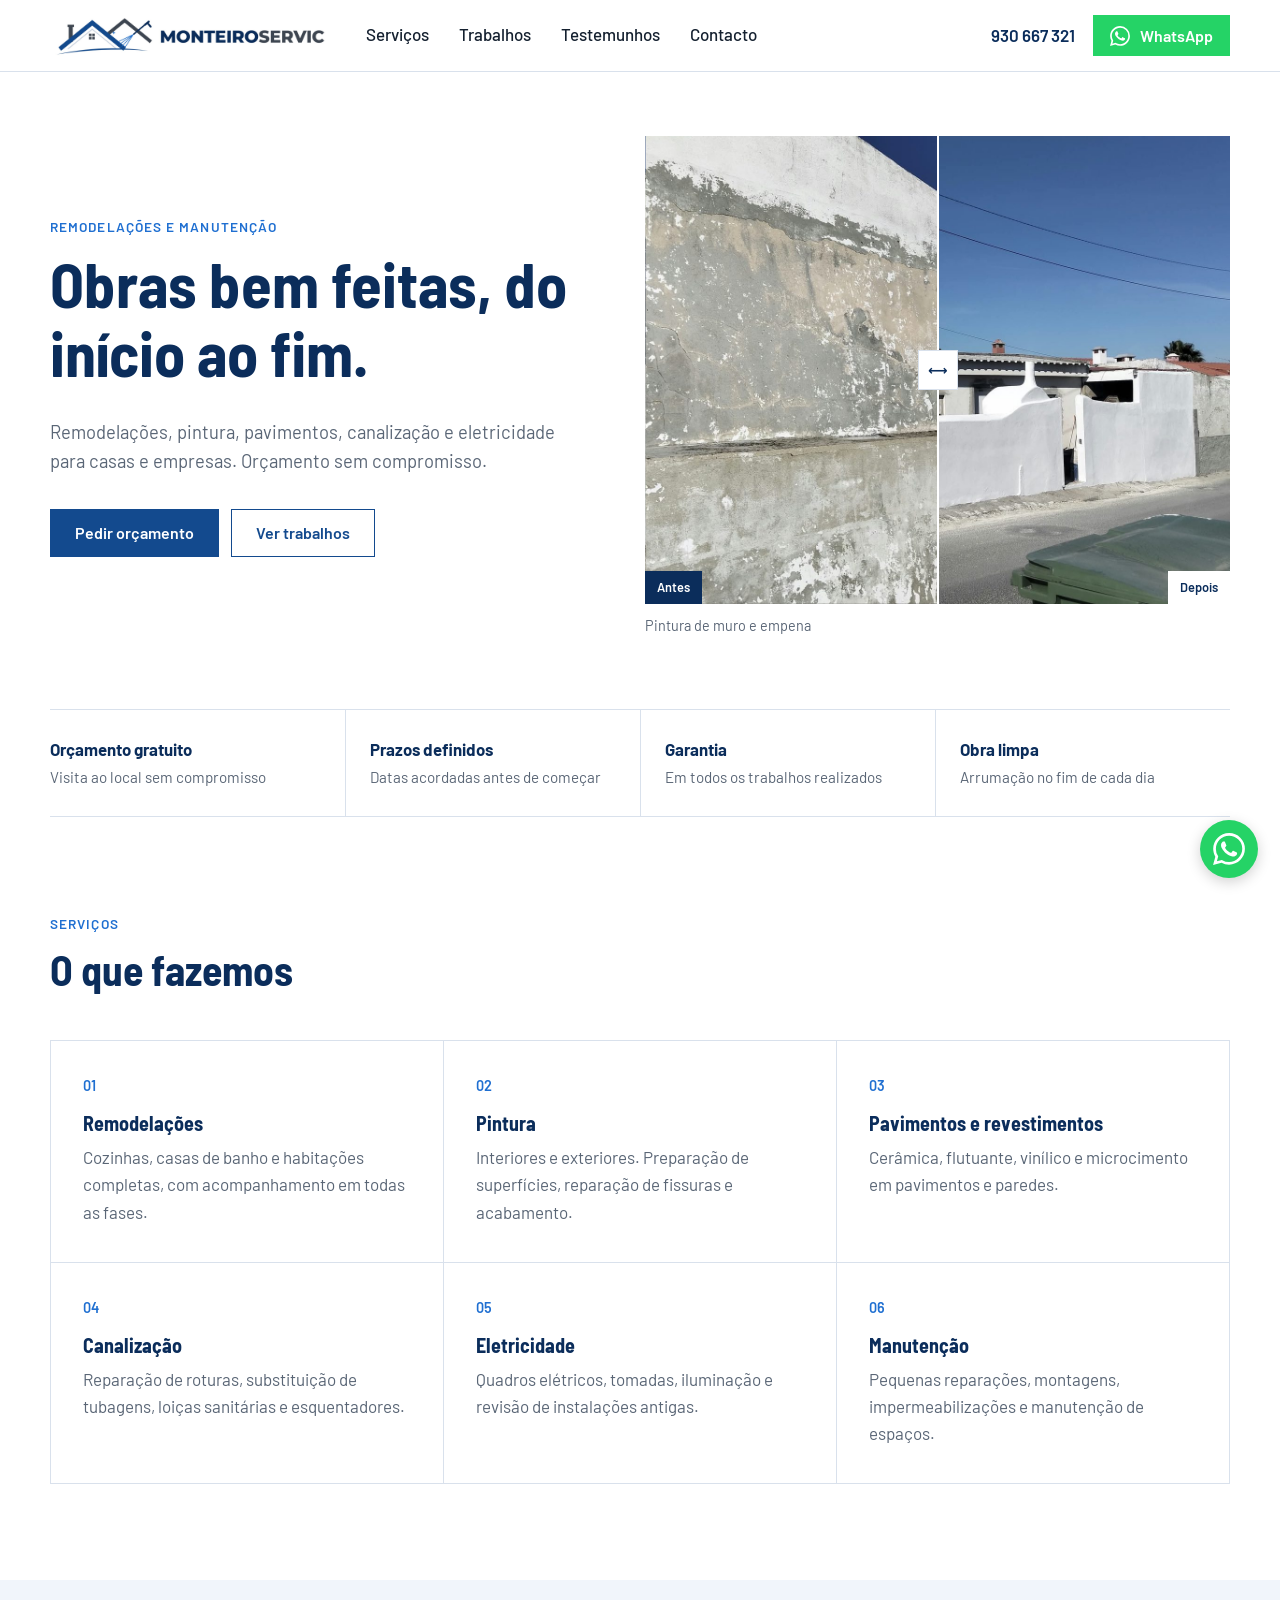
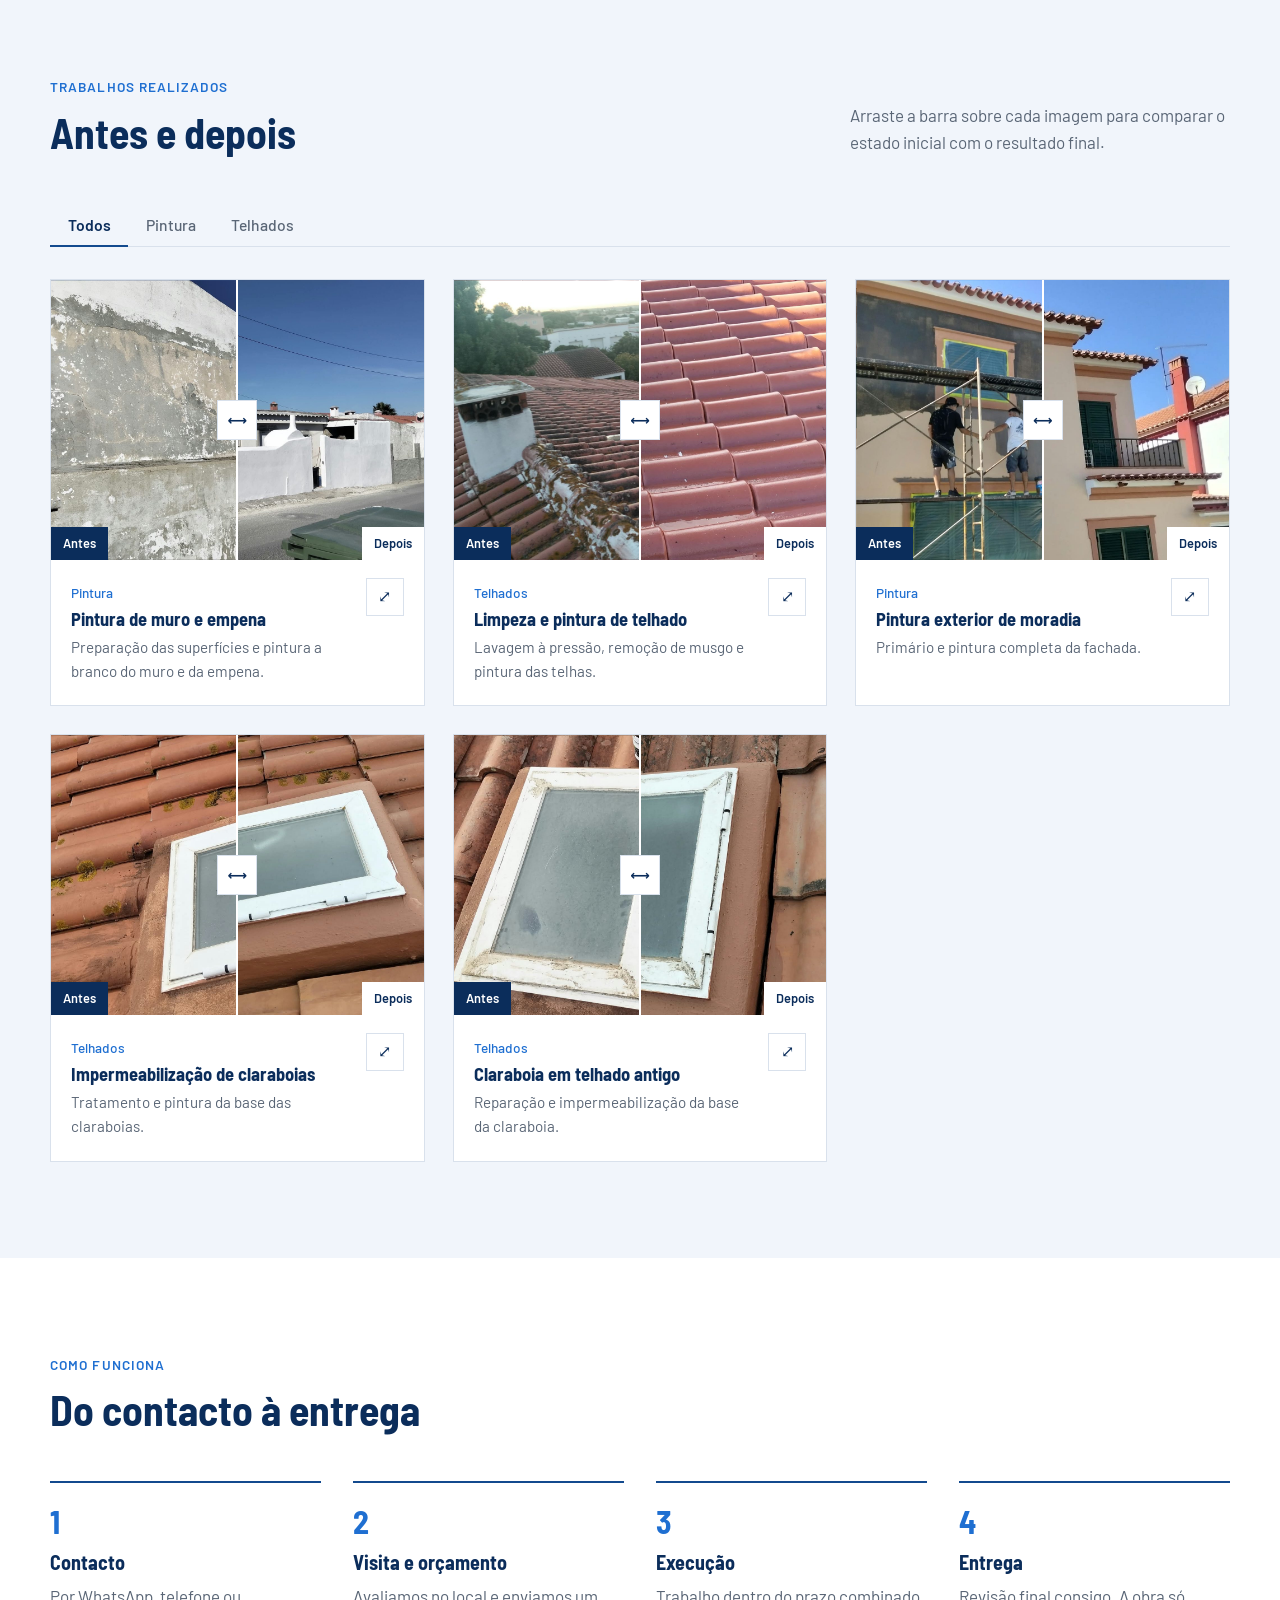
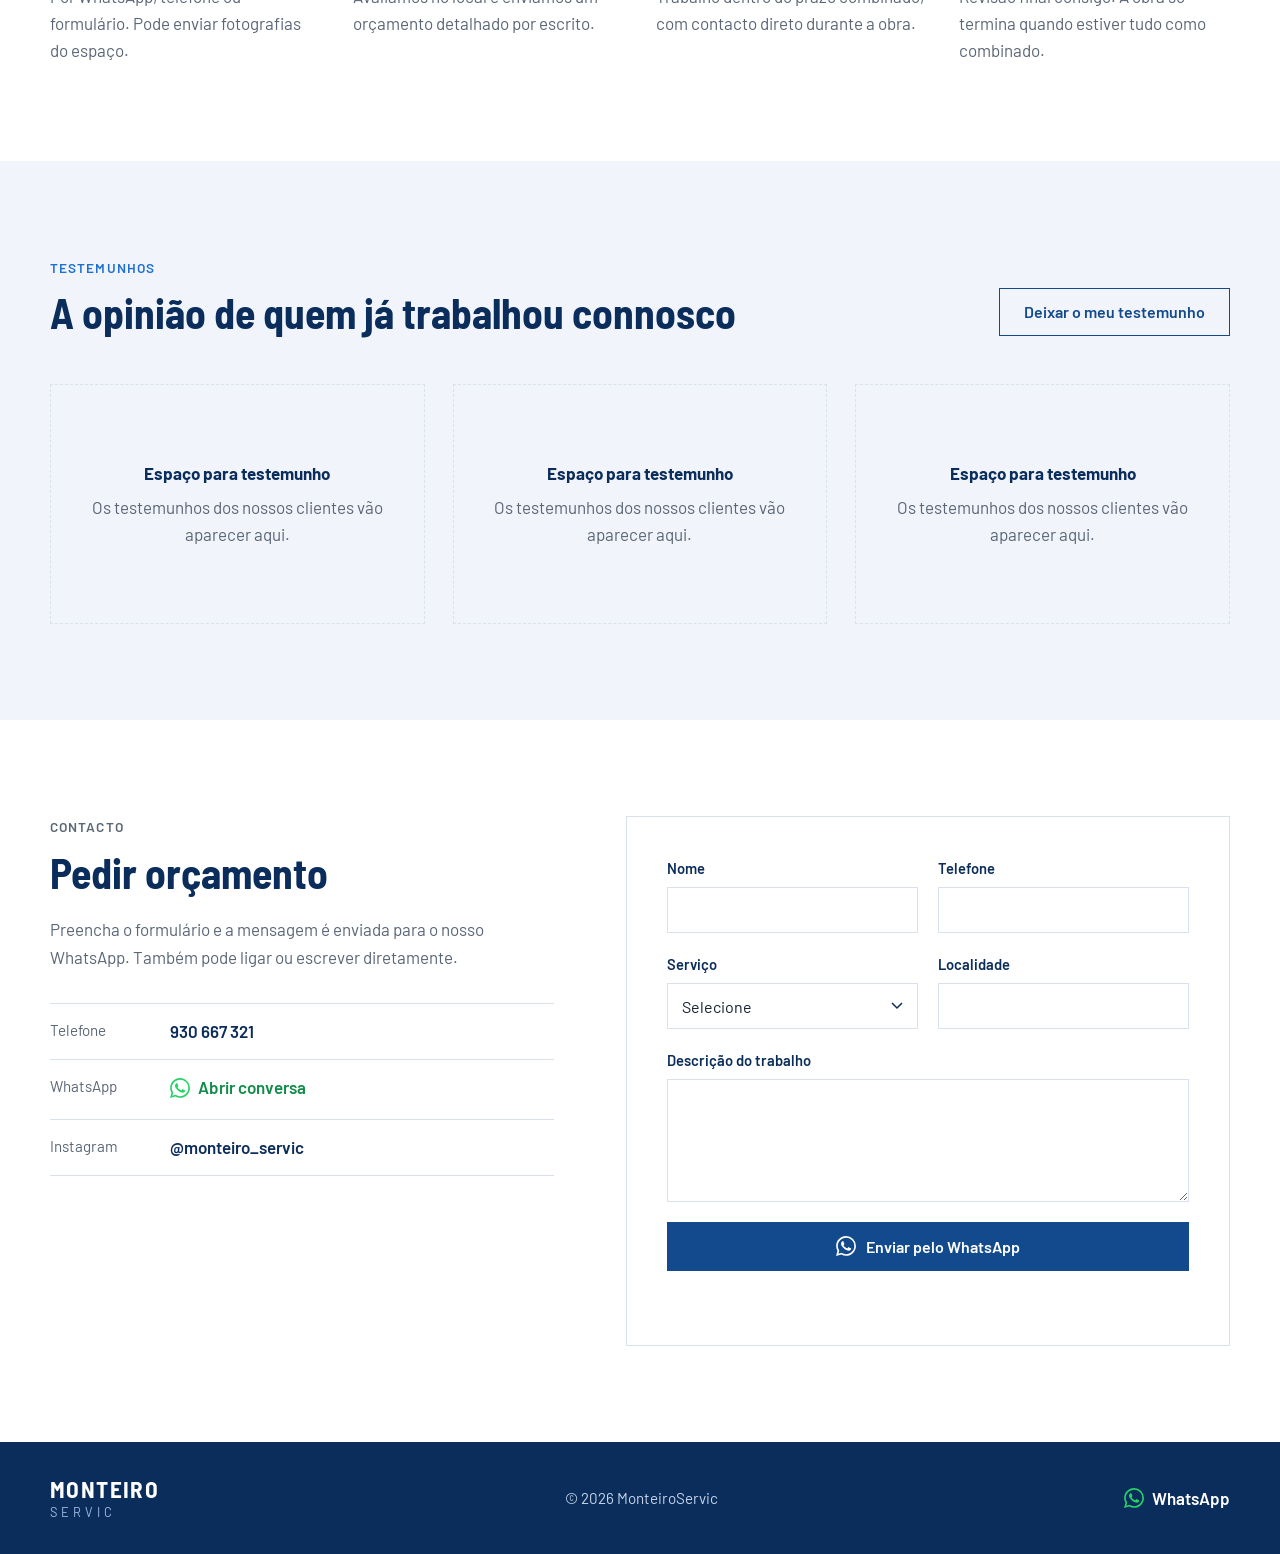
==== commit b6ba598b: "Logótipo MonteiroServic, favicon e contactos reais nas três versões Co-Authored-By: Claude Fable 5.2" ====
--- a/monteiro-servicos-V1.html
+++ b/monteiro-servicos-V1.html
@@ -3,9 +3,9 @@
 <head>
   <meta charset="utf-8">
   <meta name="viewport" content="width=device-width, initial-scale=1">
-  <title>V1 · Monteiro Serviços</title>
-  <meta name="description" content="Monteiro Serviços: remodelações, pintura, pavimentos, canalização, eletricidade e manutenção. Veja trabalhos realizados e peça orçamento.">
-  <meta property="og:title" content="Monteiro Serviços | Remodelações e Manutenção">
+  <title>V1 · MonteiroServic</title>
+  <meta name="description" content="MonteiroServic: remodelações, pintura, pavimentos, canalização, eletricidade e manutenção. Veja trabalhos realizados e peça orçamento.">
+  <meta property="og:title" content="MonteiroServic | Remodelações e Manutenção">
   <meta property="og:description" content="Trabalhos realizados, antes e depois. Peça orçamento sem compromisso.">
   <meta property="og:type" content="website">
   <meta name="theme-color" content="#0b2d5b">
@@ -13,7 +13,7 @@
   <link rel="preconnect" href="https://fonts.gstatic.com" crossorigin>
   <link href="https://fonts.googleapis.com/css2?family=Barlow:wght@400;500;600;700&family=Barlow+Semi+Condensed:wght@600;700&display=swap" rel="stylesheet">
   <style>
-/* Monteiro Serviços */
+/* MonteiroServic */
 :root {
   --blue-900: #0b2d5b;
   --blue-700: #134a8e;
@@ -291,6 +291,8 @@
 .project .ba__ph small, .ba--hero .ba__ph small { display: none; }
 
 </style>
+<link rel="icon" type="image/png" href="[data-uri]">
+<style>.logo img { height: 44px; width: auto; display: block; } @media (max-width: 860px) { .logo img { height: 32px; } }</style>
 </head>
 <body>
 
@@ -301,10 +303,7 @@
 
   <header class="header" id="topo">
     <div class="container header__inner">
-      <a href="#topo" class="logo" aria-label="Monteiro Serviços, início">
-        <span class="logo__name">MONTEIRO</span>
-        <span class="logo__sub">Serviços</span>
-      </a>
+      <a href="#topo" class="logo" aria-label="MonteiroServic, início"><img src="[data-uri]" alt="MonteiroServic" width="1380" height="220"></a>
       <nav class="nav" id="nav" aria-label="Navegação principal">
         <a href="#servicos">Serviços</a>
         <a href="#trabalhos">Trabalhos</a>
@@ -458,8 +457,8 @@
 
   <footer class="footer">
     <div class="container footer__inner">
-      <div class="logo logo--light"><span class="logo__name">MONTEIRO</span><span class="logo__sub">Serviços</span></div>
-      <p>© <span id="year"></span> Monteiro Serviços</p>
+      <div class="logo logo--light"><span class="logo__name">MONTEIRO</span><span class="logo__sub">Servic</span></div>
+      <p>© <span id="year"></span> MonteiroServic</p>
       <a data-whatsapp href="#" class="footer__wa"><svg class="ico"><use href="#i-wa"/></svg>WhatsApp</a>
     </div>
   </footer>
@@ -487,12 +486,12 @@
 
 window.SITE = {
   // ---- Contactos -----------------------------------------------------
-  whatsapp: "351912345678",          // só números, com indicativo (351…); abre o chat diretamente
+  whatsapp: "351930667321",          // só números, com indicativo (351…); abre o chat diretamente
   mensagemWhatsapp: "Olá, gostaria de pedir um orçamento.",
-  telefone: "+351 912 345 678",
-  email: "geral@monteiroservicos.pt",
-  zona: "Portugal — Norte e Centro",
-  horario: "Seg–Sáb · 08h00–19h00",
+  telefone: "930 667 321",
+  email: "",      // deixe vazio para não aparecer no site
+  zona: "",       // ex.: "Setúbal e arredores"
+  horario: "",    // ex.: "Seg–Sáb · 08h00–19h00"
   instagram: "monteiro_servic",
 
   // De quantos em quantos segundos muda o trabalho em destaque no topo
@@ -759,5 +758,6 @@
 })();
 
 </script>
+<script>document.querySelectorAll("[data-email],[data-area],[data-hours]").forEach(function (el) { if (!el.textContent.trim()) { (el.closest("dl > div, li") || el).style.display = "none"; } });</script>
 </body>
 </html>
